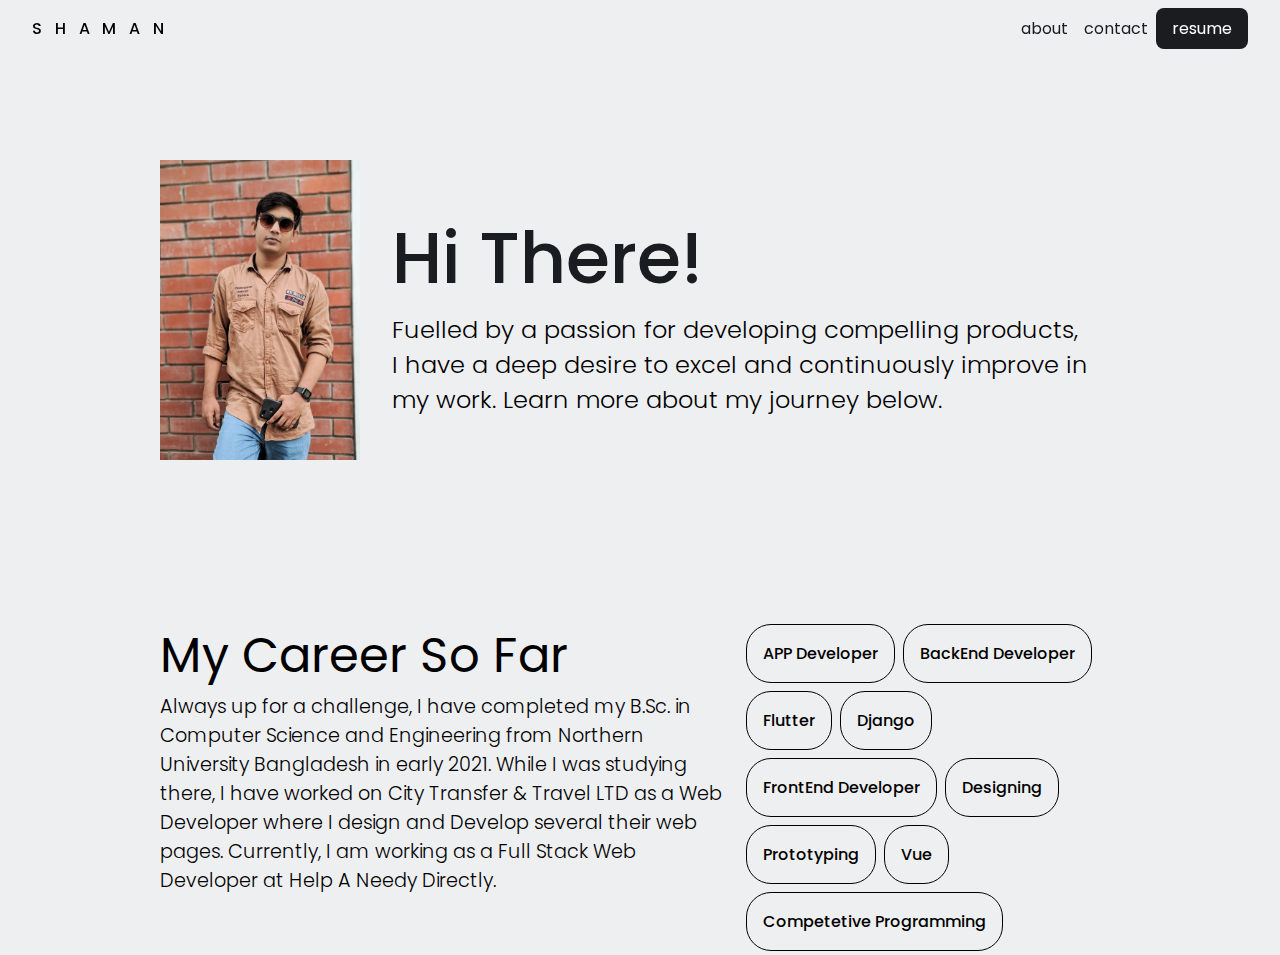
==== pages/about.html @ ab006a5c "about ?" ====
<!DOCTYPE html>
<html lang="en">
<head>
  <meta charset="UTF-8">
  <meta name="viewport" content="width=device-width, initial-scale=1.0">
  <title>Shaman Sharif</title>
  <link rel="stylesheet" href="../css/style.css">
  <!-- Poppins Font - Google Fonts -->
  <link rel="preconnect" href="https://fonts.gstatic.com">
  <link href="https://fonts.googleapis.com/css2?family=Poppins:wght@300;400;500&display=swap" rel="stylesheet">
  <!-- Font Awesome CDN -->
  <link rel="stylesheet" href="https://cdnjs.cloudflare.com/ajax/libs/font-awesome/5.15.3/css/all.min.css" integrity="sha512-iBBXm8fW90+nuLcSKlbmrPcLa0OT92xO1BIsZ+ywDWZCvqsWgccV3gFoRBv0z+8dLJgyAHIhR35VZc2oM/gI1w==" crossorigin="anonymous" referrerpolicy="no-referrer" />
</head>
<body>
  <a class="navigation__logo" href="../index.html">SHAMAN</a>
  <div class="navigation__links">
    <a href="about.html">about</a>
    <a href="#">contact</a>
    <a href="https://raw.githubusercontent.com/pieas-asif/pieas-asif.github.io/master/downloads/Resume%20-%20Shaman%20Sharif.pdf" target="_blank" class="navigation__action">resume</a>
  </div>
  <div class="about">
    <div class="about__image"></div>
    <div class="about__desc">
      <div class="about__desc__title">Hi There!</div>
      <div class="about__desc__text">Fuelled by a passion for developing compelling products, I have a deep desire to excel and continuously improve in my work. Learn more about my journey below.</div>
    </div>
  </div>
  <div class="skills">
    <div class="skills__career">
      <div class="skills__career__title">My Career So Far</div>
      <div class="skills__career__text">Always up for a challenge, I have completed my B.Sc. in Computer Science and Engineering from Northern University Bangladesh in early 2021. While I was studying there, I have worked on City Transfer & Travel LTD as a Web Developer where I design and Develop several their web pages. Currently, I am working as a Full Stack Web Developer at Help A Needy Directly.</div>
    </div>
    <div class="skills__skillset">
      <div class="skill">APP Developer</div>
      <div class="skill">BackEnd Developer</div>
      <div class="skill">Flutter</div>
      <div class="skill">Django</div>
      <div class="skill">FrontEnd Developer</div>
      <div class="skill">Designing</div>
      <div class="skill">Prototyping</div>
      <div class="skill">Vue</div>
      <div class="skill">Competetive Programming</div>
    </div>
  </div>
  <div class="footer__links">
    <a href="https://github.com/pieas-asif" target="_blank"><i class="fab fa-github-alt"></i></a>
    <a href="https://bitbucket.org/pieas-asif/" target="_blank"><i class="fab fa-bitbucket"></i></a>
  </div>
</body>
</html>
---- css/style.css ----
*, *::after, *::before {
	margin: 0;
	padding: 0;
	box-sizing: border-box;
}

body {
	background-color: #eeeff1;
	font-family: 'Poppins', sans-serif;
	display: flex;
	flex-direction: column;
	justify-content: center;
	align-items: center;
}

.main {	
	padding: 8rem 20rem 2rem 10rem;
}

.main__image {
	background-image: url("../assets/me.jpg");
	background-size: cover;
	width: 250px;
	min-height: 250px;
	max-height: 250px;
	border-radius: 50%;
	z-index: 1;
}

.main__title {
	font-size: 4rem;
	font-weight: 500;
	line-height: 4.5rem;
	color: #191d21;
	z-index: 2;
	position: relative;
}

.main__title::before {
	content: "Hi, I am Shaman Sharif";
	top: 0;
	font-size: 3rem;
	font-weight: 400;
	display: block;
}

.main__subtitle {
	padding: 2rem 0rem;
	font-weight: 300;
	color: #61646d;
}

.main__action {
	background-color: #1a1c20;
	padding: 1rem 2.5rem;
	color: #ffffff;
	font-weight: 500;
	font-size: 1rem;
	text-decoration: none;
	border-radius: 8px;
}

.link {
	text-decoration: none;
	color: #191d21;
}

.link:hover {
	text-decoration: underline;
}

.navigation__logo {
	position: fixed;
	left: 0;
	top: 0;
	margin: 1rem 2rem;
	font-weight: 500;
	text-transform: uppercase;
	letter-spacing: .8rem;
	z-index: 99;
	text-decoration: none;
	color: #000;
}

.navigation__links {
	position: fixed;
	padding: .5rem 2rem;
	display: flex;
	flex-direction: row;
	align-items: center;
	z-index: 99;
}

.navigation__links > a {
	padding: 0 .5rem;
	text-decoration: none;
	cursor: pointer;
	color: #191d21;
}

.footer__links {
	position: fixed;
	display: flex;
	flex-direction: column;
	bottom: 2rem;
	right: 2rem;
	z-index: 99;
}

.footer__links > a {
	font-size: 2rem;
	text-decoration: none;
	color: #61646d;
}

.footer__links > a:hover {
	color: #191d21;
}


.footer__links > a:nth-child(1) {
	margin-bottom: -.8rem;
}

.about {
	display: flex;
	flex-direction: row;
	padding: 10rem;
	align-items: center;
}

.about__image {
	min-width: 200px;
	min-height: 300px;
	max-width: 400px;
	max-height: 600px;
	background-image: url("../assets/me2.jpg");
	background-size: cover;
}

.about__desc {
	display: flex;
	padding: 0 2rem;
	flex-direction: column;
}

.about__desc__title {
	font-size: 4.5rem;
	font-weight: 500;
	color: #191d21;
}

.about__desc__text {
	font-size: 1.5rem;
	font-weight: 300;
}

.skills {
	display: flex;
	flex-direction: row;
	padding: 0 10rem;
}

.skills__career {
	flex: 3;
	display: flex;
	flex-direction: column;
}

.skills__career__title {
	font-size: 3rem;
	flex-shrink: 0;
}

.skills__career__text {
	font-size: 1.2rem;
	font-weight: 300;
}

.skills__skillset {
	padding-left: 1rem;
	flex: 2;
	display: flex;
	flex-direction: row;
	flex-wrap: wrap;
	justify-content: flex-start;
}

.skill {
	font-size: 1rem;
	font-weight: 500;
	margin: .25rem;
	padding: 1rem;
	border: 1px solid black;
	border-radius: 25px;
	flex-grow: 0;
	flex-shrink: 1;
}

















@media(min-width: 769px) {
	.navigation__action {
		background-color: #1a1c20 !important;
		color: #ffffff !important;
		padding: .5rem 1rem !important;
		border-radius: 8px;
	}

	.navigation__links {
		right: 0;
		top: 0;
	}

	.main__image {
		position: absolute;
		top: 10%;
		right: 15%;
		filter: saturate(50%) brightness(1.0) contrast(70%);
		animation: picture_animate linear 5s infinite alternate;
	}
}

@media(max-width: 768px) {
	.navigation__logo {
		margin: 0;
		width: 100%;
		padding: .5rem 1rem;
		text-align: center;
		font-size: 2rem;
		background-color: #eeeff1;
	}

	.navigation__links {
		bottom: 0;
		background-color: #eeeff1;
		width: 100%;
		justify-content: space-between;
		padding: .5rem 3rem;
	}

	.navigation__links > a {
		padding: 0;
		font-size: 1.15rem;
	}

	.main {
		padding: 7rem 3rem;
	}

	.main__image {
		width: 150px;
		min-height: 150px;
		max-height: 150px;
	}

	.main__title {
		padding-top: 2rem;
		font-size: 2.5rem;
		line-height: 2.5rem;
	}

	.main__title::before {
		font-size: 1.5rem;
	}

	.main__subtitle {
		font-size: 1.25rem;
		padding: 1rem 0;
	}

	.main__action {
		padding: .5rem 1.5rem;
		color: #ffffff;
		border-radius: 4px;
	}

	.footer__links > a {
		color: #191d21;
	}

}

@keyframes picture_animate {
	from {
		transform: translateY(0px);
	}

	to {
		transform: translateY(25px);
	}
}
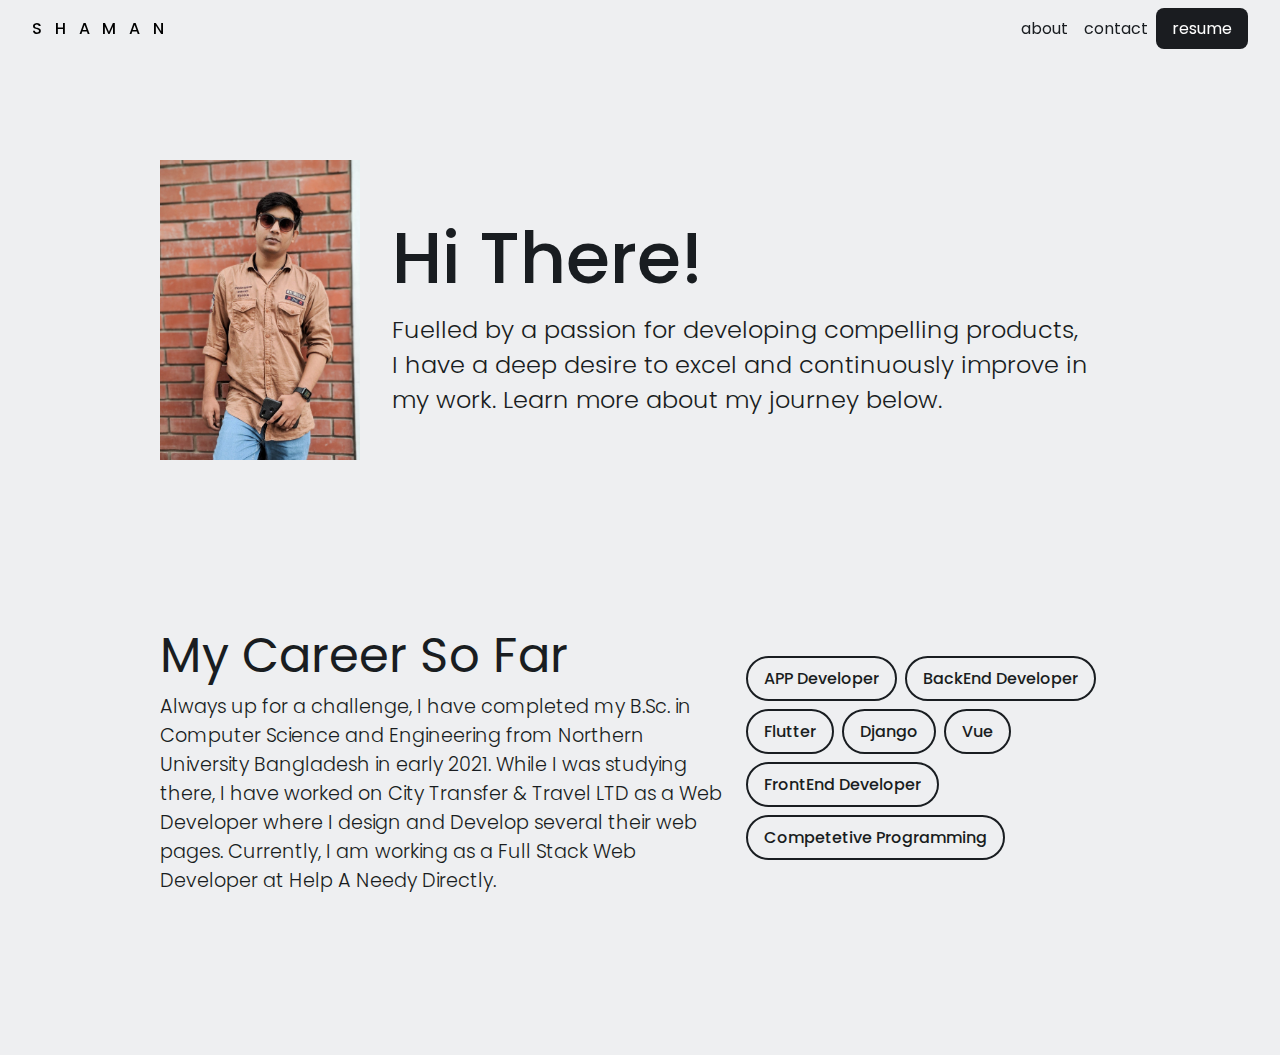
==== commit b2a35227: "about page on desktop" ====
--- a/pages/about.html
+++ b/pages/about.html
@@ -31,15 +31,15 @@
       <div class="skills__career__text">Always up for a challenge, I have completed my B.Sc. in Computer Science and Engineering from Northern University Bangladesh in early 2021. While I was studying there, I have worked on City Transfer & Travel LTD as a Web Developer where I design and Develop several their web pages. Currently, I am working as a Full Stack Web Developer at Help A Needy Directly.</div>
     </div>
     <div class="skills__skillset">
-      <div class="skill">APP Developer</div>
-      <div class="skill">BackEnd Developer</div>
-      <div class="skill">Flutter</div>
-      <div class="skill">Django</div>
-      <div class="skill">FrontEnd Developer</div>
-      <div class="skill">Designing</div>
-      <div class="skill">Prototyping</div>
-      <div class="skill">Vue</div>
-      <div class="skill">Competetive Programming</div>
+      <div class="skill-wrapper">
+        <div class="skill">APP Developer</div>
+        <div class="skill">BackEnd Developer</div>
+        <div class="skill">Flutter</div>
+        <div class="skill">Django</div>
+        <div class="skill">Vue</div>
+        <div class="skill">FrontEnd Developer</div>
+        <div class="skill">Competetive Programming</div>
+      </div>
     </div>
   </div>
   <div class="footer__links">
--- a/css/style.css
+++ b/css/style.css
@@ -153,12 +153,13 @@
 .about__desc__text {
 	font-size: 1.5rem;
 	font-weight: 300;
+	color: #191d21;
 }
 
 .skills {
 	display: flex;
 	flex-direction: row;
-	padding: 0 10rem;
+	padding: 0 10rem 10rem 10rem;
 }
 
 .skills__career {
@@ -170,28 +171,37 @@
 .skills__career__title {
 	font-size: 3rem;
 	flex-shrink: 0;
+	color: #191d21;
 }
 
 .skills__career__text {
 	font-size: 1.2rem;
 	font-weight: 300;
+	color: #191d21;
 }
 
 .skills__skillset {
 	padding-left: 1rem;
 	flex: 2;
 	display: flex;
+	flex-direction: column;
+	justify-content: center;
+}
+
+.skill-wrapper {
+	display: flex;
 	flex-direction: row;
 	flex-wrap: wrap;
-	justify-content: flex-start;
+	flex-shrink: 1;
 }
 
 .skill {
 	font-size: 1rem;
+	color: #191d21;
 	font-weight: 500;
 	margin: .25rem;
-	padding: 1rem;
-	border: 1px solid black;
+	padding: .5rem 1rem;
+	border: 2px solid #191d21;
 	border-radius: 25px;
 	flex-grow: 0;
 	flex-shrink: 1;
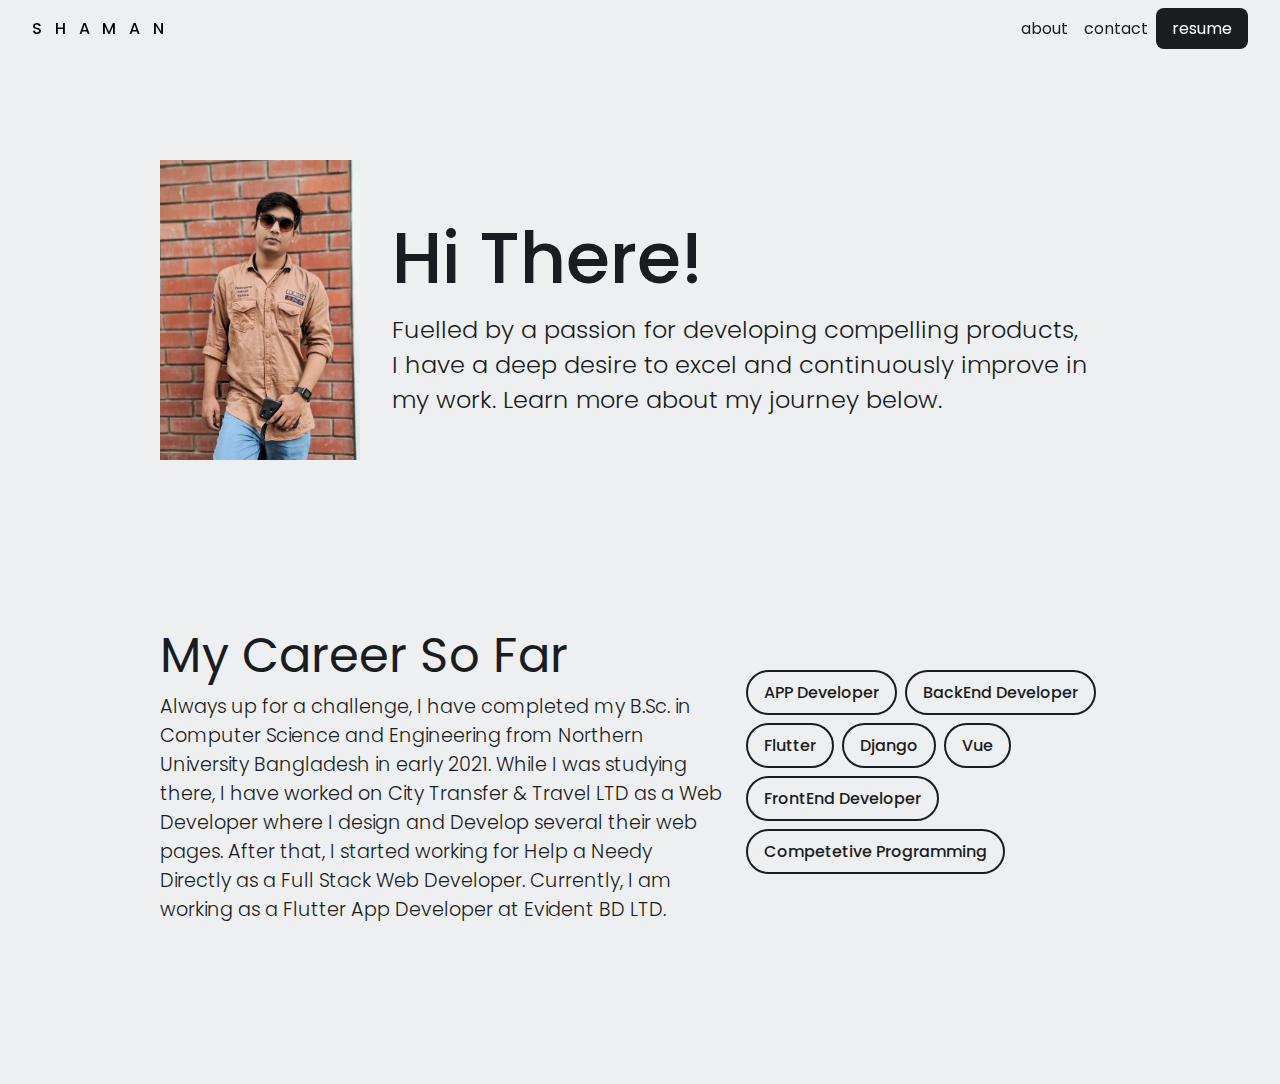
==== commit 975537f5: "Evident BD LTD Added as Current Job" ====
--- a/pages/about.html
+++ b/pages/about.html
@@ -1,50 +1,80 @@
 <!DOCTYPE html>
 <html lang="en">
-<head>
-  <meta charset="UTF-8">
-  <meta name="viewport" content="width=device-width, initial-scale=1.0">
-  <title>Shaman Sharif</title>
-  <link rel="stylesheet" href="../css/style.css">
-  <!-- Poppins Font - Google Fonts -->
-  <link rel="preconnect" href="https://fonts.gstatic.com">
-  <link href="https://fonts.googleapis.com/css2?family=Poppins:wght@300;400;500&display=swap" rel="stylesheet">
-  <!-- Font Awesome CDN -->
-  <link rel="stylesheet" href="https://cdnjs.cloudflare.com/ajax/libs/font-awesome/5.15.3/css/all.min.css" integrity="sha512-iBBXm8fW90+nuLcSKlbmrPcLa0OT92xO1BIsZ+ywDWZCvqsWgccV3gFoRBv0z+8dLJgyAHIhR35VZc2oM/gI1w==" crossorigin="anonymous" referrerpolicy="no-referrer" />
-</head>
-<body>
-  <a class="navigation__logo" href="../index.html">SHAMAN</a>
-  <div class="navigation__links">
-    <a href="about.html">about</a>
-    <a href="#">contact</a>
-    <a href="https://raw.githubusercontent.com/pieas-asif/pieas-asif.github.io/master/downloads/Resume%20-%20Shaman%20Sharif.pdf" target="_blank" class="navigation__action">resume</a>
-  </div>
-  <div class="about">
-    <div class="about__image"></div>
-    <div class="about__desc">
-      <div class="about__desc__title">Hi There!</div>
-      <div class="about__desc__text">Fuelled by a passion for developing compelling products, I have a deep desire to excel and continuously improve in my work. Learn more about my journey below.</div>
+  <head>
+    <meta charset="UTF-8" />
+    <meta name="viewport" content="width=device-width, initial-scale=1.0" />
+    <title>Shaman Sharif</title>
+    <link rel="stylesheet" href="../css/style.css" />
+    <!-- Poppins Font - Google Fonts -->
+    <link rel="preconnect" href="https://fonts.gstatic.com" />
+    <link
+      href="https://fonts.googleapis.com/css2?family=Poppins:wght@300;400;500&display=swap"
+      rel="stylesheet"
+    />
+    <!-- Font Awesome CDN -->
+    <link
+      rel="stylesheet"
+      href="https://cdnjs.cloudflare.com/ajax/libs/font-awesome/5.15.3/css/all.min.css"
+      integrity="sha512-iBBXm8fW90+nuLcSKlbmrPcLa0OT92xO1BIsZ+ywDWZCvqsWgccV3gFoRBv0z+8dLJgyAHIhR35VZc2oM/gI1w=="
+      crossorigin="anonymous"
+      referrerpolicy="no-referrer"
+    />
+  </head>
+  <body>
+    <a class="navigation__logo" href="../index.html">SHAMAN</a>
+    <div class="navigation__links">
+      <a href="about.html">about</a>
+      <a href="contact.html">contact</a>
+      <a
+        href="https://raw.githubusercontent.com/pieas-asif/pieas-asif.github.io/master/downloads/Resume%20-%20Shaman%20Sharif.pdf"
+        target="_blank"
+        class="navigation__action"
+        >resume</a
+      >
     </div>
-  </div>
-  <div class="skills">
-    <div class="skills__career">
-      <div class="skills__career__title">My Career So Far</div>
-      <div class="skills__career__text">Always up for a challenge, I have completed my B.Sc. in Computer Science and Engineering from Northern University Bangladesh in early 2021. While I was studying there, I have worked on City Transfer & Travel LTD as a Web Developer where I design and Develop several their web pages. Currently, I am working as a Full Stack Web Developer at Help A Needy Directly.</div>
-    </div>
-    <div class="skills__skillset">
-      <div class="skill-wrapper">
-        <div class="skill">APP Developer</div>
-        <div class="skill">BackEnd Developer</div>
-        <div class="skill">Flutter</div>
-        <div class="skill">Django</div>
-        <div class="skill">Vue</div>
-        <div class="skill">FrontEnd Developer</div>
-        <div class="skill">Competetive Programming</div>
+    <div class="about">
+      <div class="about__image"></div>
+      <div class="about__desc">
+        <div class="about__desc__title">Hi There!</div>
+        <div class="about__desc__text">
+          Fuelled by a passion for developing compelling products, I have a deep
+          desire to excel and continuously improve in my work. Learn more about
+          my journey below.
+        </div>
       </div>
     </div>
-  </div>
-  <div class="footer__links">
-    <a href="https://github.com/pieas-asif" target="_blank"><i class="fab fa-github-alt"></i></a>
-    <a href="https://bitbucket.org/pieas-asif/" target="_blank"><i class="fab fa-bitbucket"></i></a>
-  </div>
-</body>
-</html>+    <div class="skills">
+      <div class="skills__career">
+        <div class="skills__career__title">My Career So Far</div>
+        <div class="skills__career__text">
+          Always up for a challenge, I have completed my B.Sc. in Computer
+          Science and Engineering from Northern University Bangladesh in early
+          2021. While I was studying there, I have worked on City Transfer &
+          Travel LTD as a Web Developer where I design and Develop several their
+          web pages. After that, I started working for Help a Needy Directly as
+          a Full Stack Web Developer. Currently, I am working as a Flutter App
+          Developer at Evident BD LTD.
+        </div>
+      </div>
+      <div class="skills__skillset">
+        <div class="skill-wrapper">
+          <div class="skill">APP Developer</div>
+          <div class="skill">BackEnd Developer</div>
+          <div class="skill">Flutter</div>
+          <div class="skill">Django</div>
+          <div class="skill">Vue</div>
+          <div class="skill">FrontEnd Developer</div>
+          <div class="skill">Competetive Programming</div>
+        </div>
+      </div>
+    </div>
+    <div class="footer__links">
+      <a href="https://github.com/pieas-asif" target="_blank"
+        ><i class="fab fa-github-alt"></i
+      ></a>
+      <a href="https://bitbucket.org/pieas-asif/" target="_blank"
+        ><i class="fab fa-bitbucket"></i
+      ></a>
+    </div>
+  </body>
+</html>
--- a/css/style.css
+++ b/css/style.css
@@ -9,8 +9,23 @@
 	font-family: 'Poppins', sans-serif;
 	display: flex;
 	flex-direction: column;
-	justify-content: center;
-	align-items: center;
+}
+
+.disabled {
+	pointer-events: none;
+}
+
+textarea {
+	border: 2px solid #191d21;
+	padding: 1rem;
+	font-family: inherit;
+	background-color: #eeeff1;
+	color: #191d21;
+	outline: none;
+	resize: none;
+	width: 100%;
+	height: 15rem;
+	overflow: auto;
 }
 
 .main {	
@@ -18,7 +33,7 @@
 }
 
 .main__image {
-	background-image: url("../assets/me.jpg");
+	background-image: url("../assets/circle_me.png");
 	background-size: cover;
 	width: 250px;
 	min-height: 250px;
@@ -205,6 +220,65 @@
 	border-radius: 25px;
 	flex-grow: 0;
 	flex-shrink: 1;
+}
+
+.contact {
+	display: flex;
+	flex-direction: column;
+	padding: 10rem;
+	align-items: flex-start;
+}
+
+.contact__title {
+	font-size: 4.5rem;
+	font-weight: 500;
+	color: #191d21;
+}
+
+.contact__subtitle {
+	font-size: 2.5rem;
+	padding: 1rem 0;
+	font-weight: 400;
+	color: #191d21;
+}
+
+.contact__contact-link {
+	font-size: 1.2rem;
+	font-weight: 300;
+	color: #61646d;
+}
+
+.contact__contact-link a {
+	color: #191d21;
+	font-weight: 400;
+}
+
+.contact__textbox {
+	width: 70%;
+}
+
+.contact__submit {
+	padding: 1rem 0;
+}
+
+.contact__submit-btn {
+	padding: 1rem 2rem;
+	margin: 0;
+	border: 2px solid #191d21;
+	text-decoration: none;
+	font-size: 1.2rem;
+	color: #191d21;
+	cursor: pointer;
+}
+
+.contact__submit-btn-sent {
+	padding: 1rem 2rem;
+	margin: 0;
+	border: 2px solid #191d21;
+	background-color: #191d21;
+	text-decoration: none;
+	font-size: 1.2rem;
+	color: #eeeff1;
 }
 
 
@@ -303,6 +377,92 @@
 		color: #191d21;
 	}
 
+	.about {
+		padding: 7rem 3rem 3rem 3rem;
+		flex-direction: column;
+		align-items: self-end;
+	}
+
+	.about__image {
+		min-width: 150px;
+		min-height: 150px;
+		max-width: 300px;
+		max-height: 300px;
+		border-radius: 50%;
+		border: 2px solid #191d21;
+	}
+
+	.about__desc {
+		padding: 0;
+	}
+
+	.about__desc__title {
+		font-size: 2rem;
+	}
+
+	.about__desc__text {
+		font-size: 1.25rem;
+		line-height: 1.8rem;
+	}
+
+	.skills {
+		padding: 3rem 3rem 7rem 3rem;
+		flex-direction: column;
+		align-items: self-end;
+	}
+
+	.skills__career__title {
+		font-size: 2rem;
+		line-height: 2.5rem;
+	}
+
+	.skills__career__text {
+		font-size: 1.25rem;
+		line-height: 1.8rem;
+	}
+
+	.skills__skillset {
+		padding: 1rem 0;
+	}
+
+	.skill-wrapper {
+		justify-content: center;
+	}
+
+	.skill {
+		font-size: .8rem;
+		margin: .12rem;
+		padding: .25rem .5rem;
+	}
+
+	.contact {
+		padding: 7rem 3rem;
+	}
+
+	.contact__title {
+		font-size: 2.5rem;
+		line-height: 2.5rem;
+		padding-bottom: 2rem;
+	}
+
+	.contact__contact-link {
+		font-size: 1rem;
+	}
+
+	.contact__subtitle {
+		font-size: 1.5rem;
+		line-height: 1.5rem;
+	}
+
+	.contact__textbox {
+		width: 90%;
+		border-radius: 0;
+	}
+
+	textarea {
+		font-size: 1.5rem;
+	}
+ 
 }
 
 @keyframes picture_animate {
